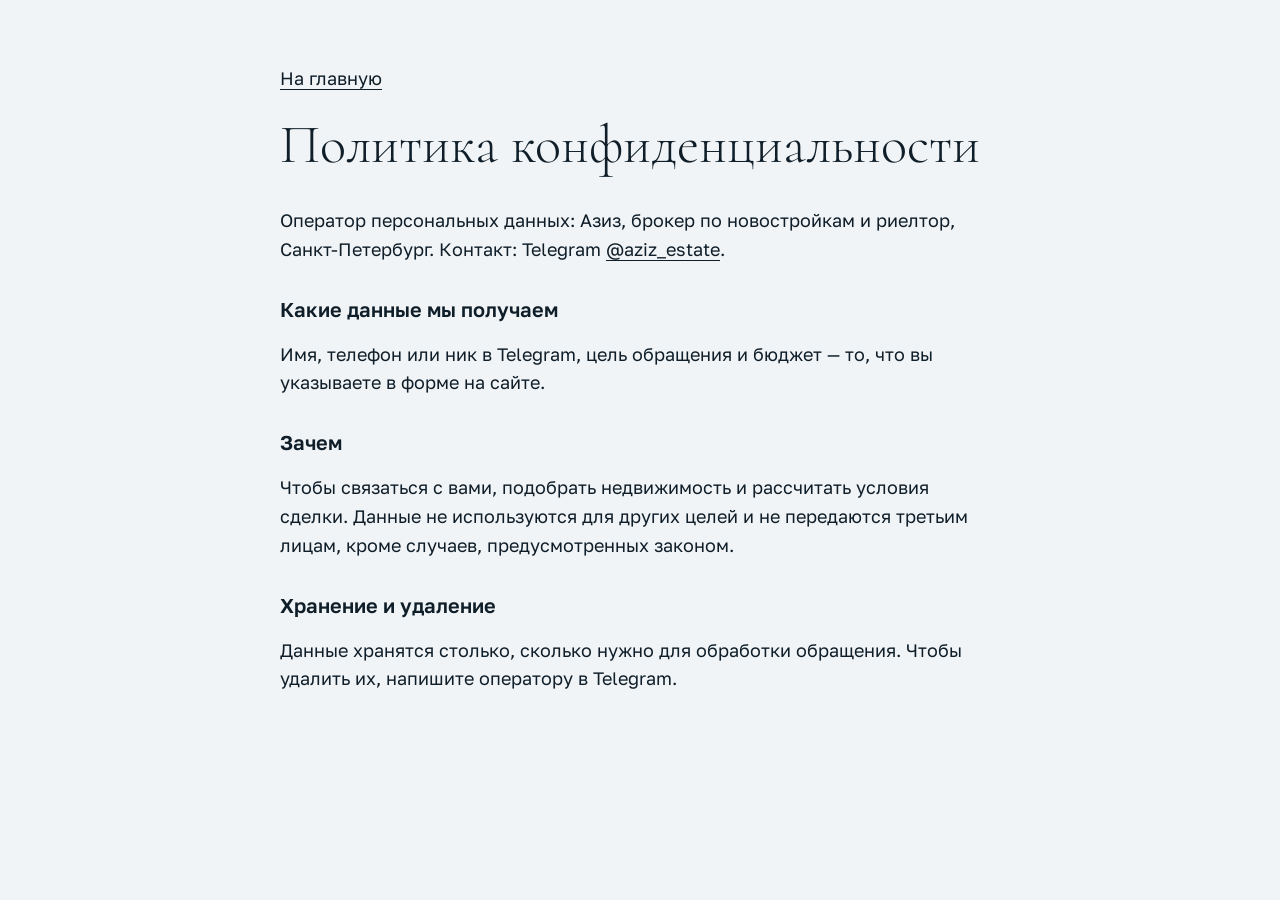
==== privacy.html @ d71b398b "init: landing for Aziz (SPb realtor)" ====
<!doctype html>
<html lang="ru">
<head>
<meta charset="utf-8">
<meta name="viewport" content="width=device-width, initial-scale=1">
<title>Политика конфиденциальности — Азиз</title>
<link href="https://fonts.googleapis.com/css2?family=Cormorant:wght@300;400&family=Golos+Text:wght@400;500;600&display=swap" rel="stylesheet">
<style>
body{margin:0;background:#f1f4f6;color:#0f1e29;font:18px/1.6 "Golos Text",system-ui,sans-serif}
main{max-width:720px;margin:0 auto;padding:64px 20px 96px}
h1{font:300 clamp(2.2rem,6vw,3.4rem)/1.05 Cormorant,Georgia,serif;margin:24px 0 32px}
h2{font:600 1.25rem/1.3 "Golos Text",sans-serif;margin:32px 0 8px}
a{color:#0f1e29;text-underline-offset:4px}
</style>
</head>
<body>
<main>
<a href="index.html">На главную</a>
<h1>Политика конфиденциальности</h1>
<p>Оператор персональных данных: Азиз, брокер по новостройкам и риелтор, Санкт-Петербург. Контакт: Telegram <a href="https://t.me/aziz_estate">@aziz_estate</a>.</p>
<h2>Какие данные мы получаем</h2>
<p>Имя, телефон или ник в Telegram, цель обращения и бюджет — то, что вы указываете в форме на сайте.</p>
<h2>Зачем</h2>
<p>Чтобы связаться с вами, подобрать недвижимость и рассчитать условия сделки. Данные не используются для других целей и не передаются третьим лицам, кроме случаев, предусмотренных законом.</p>
<h2>Хранение и удаление</h2>
<p>Данные хранятся столько, сколько нужно для обработки обращения. Чтобы удалить их, напишите оператору в Telegram.</p>
</main>
</body>
</html>
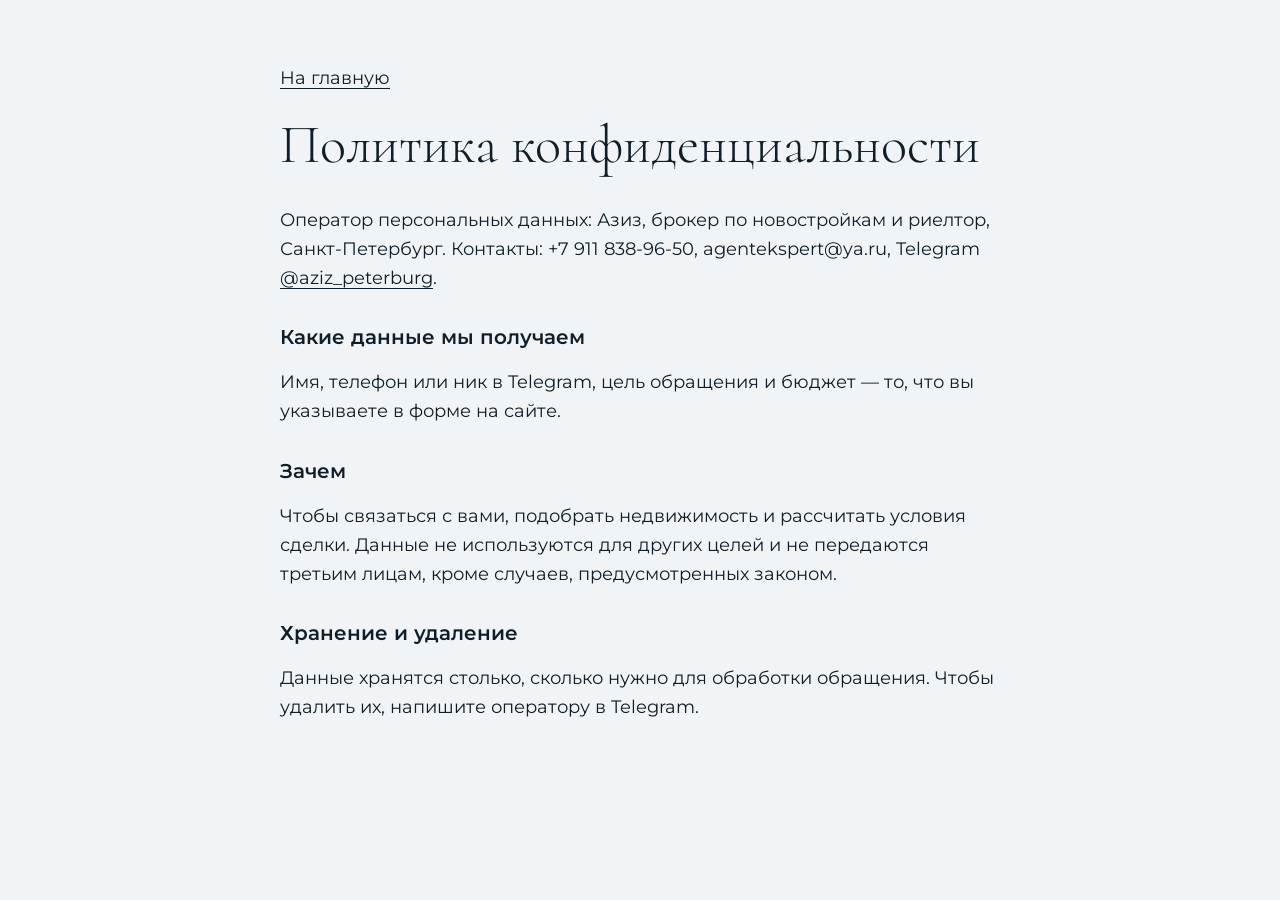
==== commit 8b4d306e: "Правки клиента: контакты, фото, тексты, шрифт Montserrat, ё→е, без точек в конце" ====
--- a/privacy.html
+++ b/privacy.html
@@ -4,12 +4,12 @@
 <meta charset="utf-8">
 <meta name="viewport" content="width=device-width, initial-scale=1">
 <title>Политика конфиденциальности — Азиз</title>
-<link href="https://fonts.googleapis.com/css2?family=Cormorant:wght@300;400&family=Golos+Text:wght@400;500;600&display=swap" rel="stylesheet">
+<link href="https://fonts.googleapis.com/css2?family=Cormorant:wght@300;400&family=Montserrat:wght@400;500;600&display=swap" rel="stylesheet">
 <style>
-body{margin:0;background:#f1f4f6;color:#0f1e29;font:18px/1.6 "Golos Text",system-ui,sans-serif}
+body{margin:0;background:#f1f4f6;color:#0f1e29;font:18px/1.6 "Montserrat",system-ui,sans-serif}
 main{max-width:720px;margin:0 auto;padding:64px 20px 96px}
 h1{font:300 clamp(2.2rem,6vw,3.4rem)/1.05 Cormorant,Georgia,serif;margin:24px 0 32px}
-h2{font:600 1.25rem/1.3 "Golos Text",sans-serif;margin:32px 0 8px}
+h2{font:600 1.25rem/1.3 "Montserrat",sans-serif;margin:32px 0 8px}
 a{color:#0f1e29;text-underline-offset:4px}
 </style>
 </head>
@@ -17,7 +17,7 @@
 <main>
 <a href="index.html">На главную</a>
 <h1>Политика конфиденциальности</h1>
-<p>Оператор персональных данных: Азиз, брокер по новостройкам и риелтор, Санкт-Петербург. Контакт: Telegram <a href="https://t.me/aziz_estate">@aziz_estate</a>.</p>
+<p>Оператор персональных данных: Азиз, брокер по новостройкам и риелтор, Санкт-Петербург. Контакты: +7 911 838-96-50, agentekspert@ya.ru, Telegram <a href="https://t.me/aziz_peterburg">@aziz_peterburg</a>.</p>
 <h2>Какие данные мы получаем</h2>
 <p>Имя, телефон или ник в Telegram, цель обращения и бюджет — то, что вы указываете в форме на сайте.</p>
 <h2>Зачем</h2>
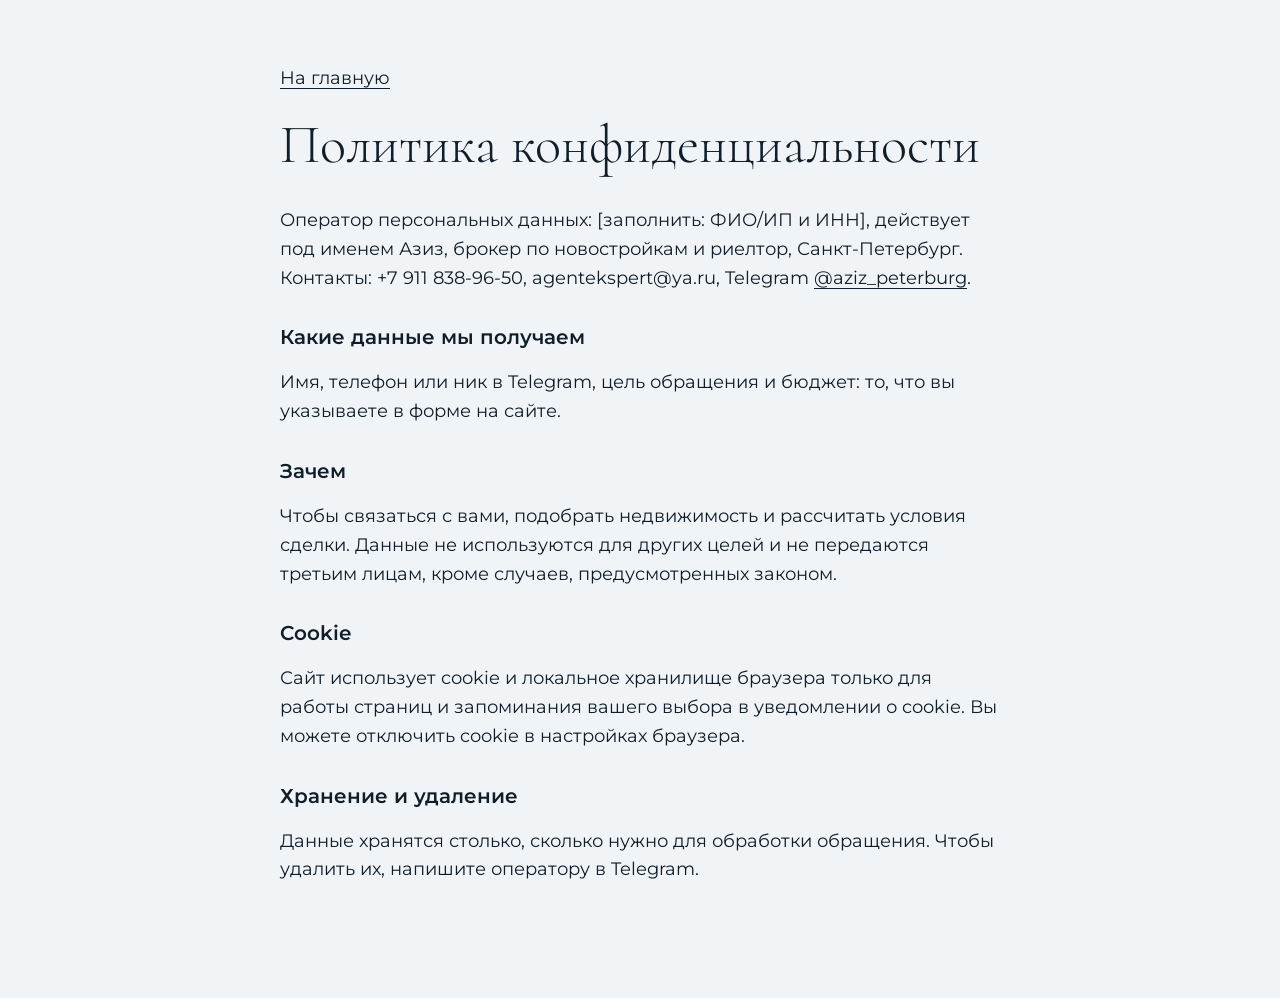
==== commit 417b5127: "SEO: мета-теги, canonical, Open Graph, JSON-LD, robots, sitemap, согласие и плашка cookie Co-Authore" ====
--- a/privacy.html
+++ b/privacy.html
@@ -3,7 +3,9 @@
 <head>
 <meta charset="utf-8">
 <meta name="viewport" content="width=device-width, initial-scale=1">
-<title>Политика конфиденциальности — Азиз</title>
+<title>Политика конфиденциальности | Азиз</title>
+<meta name="description" content="Как сайт обрабатывает персональные данные из формы заявки и использует cookie.">
+<link rel="canonical" href="https://murzzsite.github.io/aziz-estate-spb/privacy.html">
 <link href="https://fonts.googleapis.com/css2?family=Cormorant:wght@300;400&family=Montserrat:wght@400;500;600&display=swap" rel="stylesheet">
 <style>
 body{margin:0;background:#f1f4f6;color:#0f1e29;font:18px/1.6 "Montserrat",system-ui,sans-serif}
@@ -17,11 +19,13 @@
 <main>
 <a href="index.html">На главную</a>
 <h1>Политика конфиденциальности</h1>
-<p>Оператор персональных данных: Азиз, брокер по новостройкам и риелтор, Санкт-Петербург. Контакты: +7 911 838-96-50, agentekspert@ya.ru, Telegram <a href="https://t.me/aziz_peterburg">@aziz_peterburg</a>.</p>
+<p>Оператор персональных данных: [заполнить: ФИО/ИП и ИНН], действует под именем Азиз, брокер по новостройкам и риелтор, Санкт-Петербург. Контакты: +7 911 838-96-50, agentekspert@ya.ru, Telegram <a href="https://t.me/aziz_peterburg">@aziz_peterburg</a>.</p>
 <h2>Какие данные мы получаем</h2>
-<p>Имя, телефон или ник в Telegram, цель обращения и бюджет — то, что вы указываете в форме на сайте.</p>
+<p>Имя, телефон или ник в Telegram, цель обращения и бюджет: то, что вы указываете в форме на сайте.</p>
 <h2>Зачем</h2>
 <p>Чтобы связаться с вами, подобрать недвижимость и рассчитать условия сделки. Данные не используются для других целей и не передаются третьим лицам, кроме случаев, предусмотренных законом.</p>
+<h2>Cookie</h2>
+<p>Сайт использует cookie и локальное хранилище браузера только для работы страниц и запоминания вашего выбора в уведомлении о cookie. Вы можете отключить cookie в настройках браузера.</p>
 <h2>Хранение и удаление</h2>
 <p>Данные хранятся столько, сколько нужно для обработки обращения. Чтобы удалить их, напишите оператору в Telegram.</p>
 </main>
